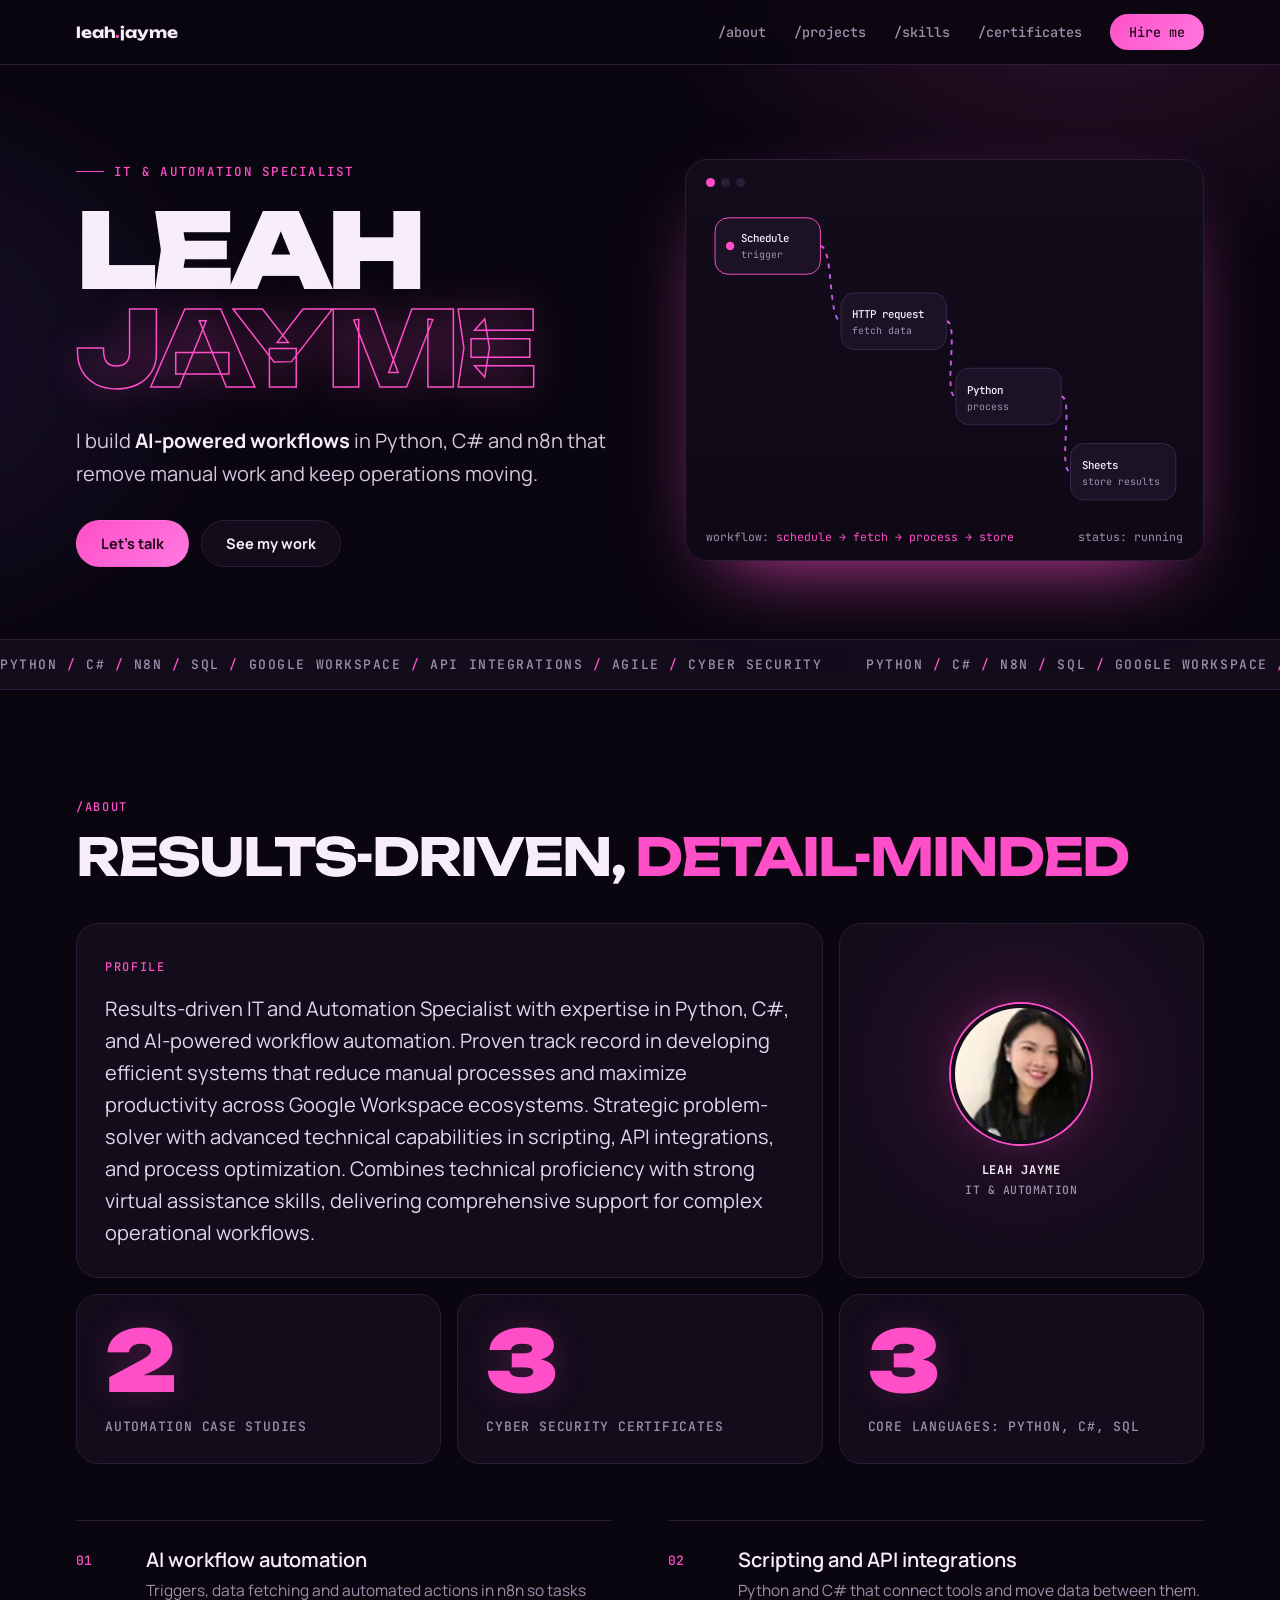
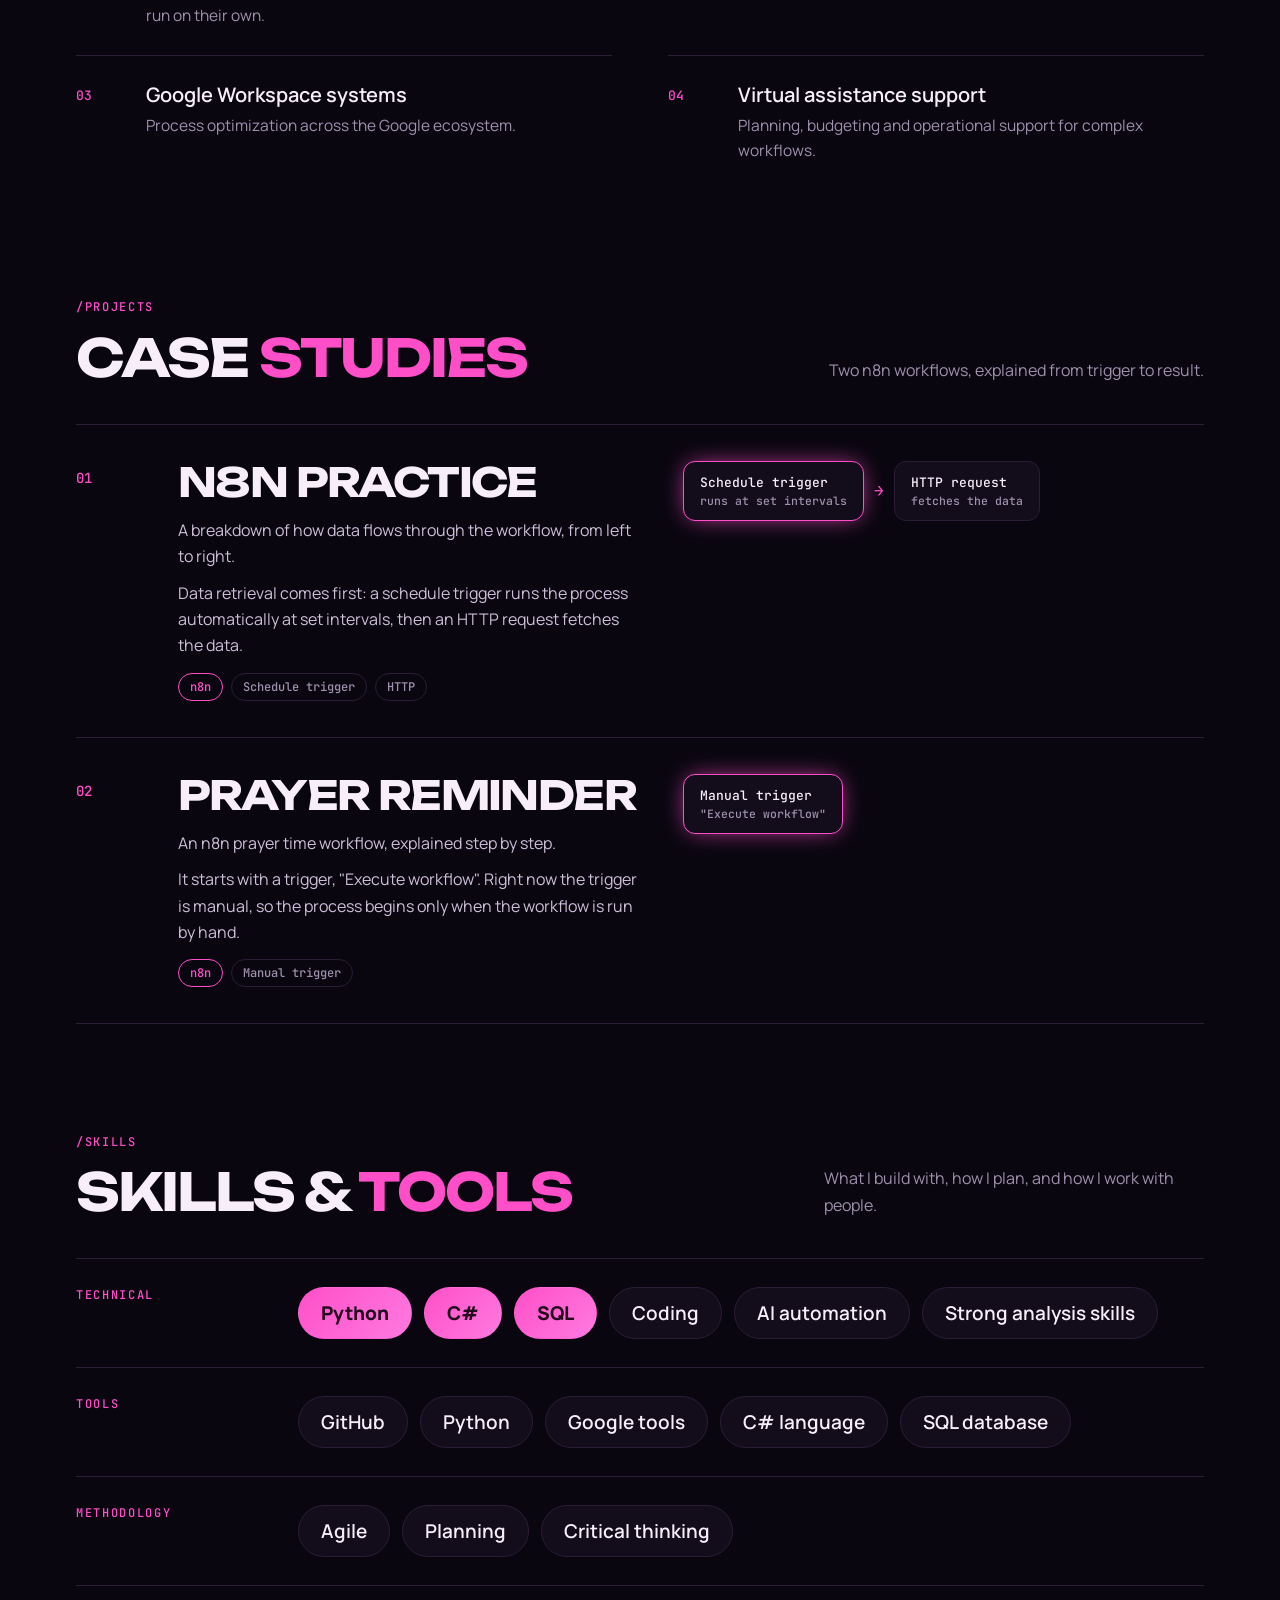
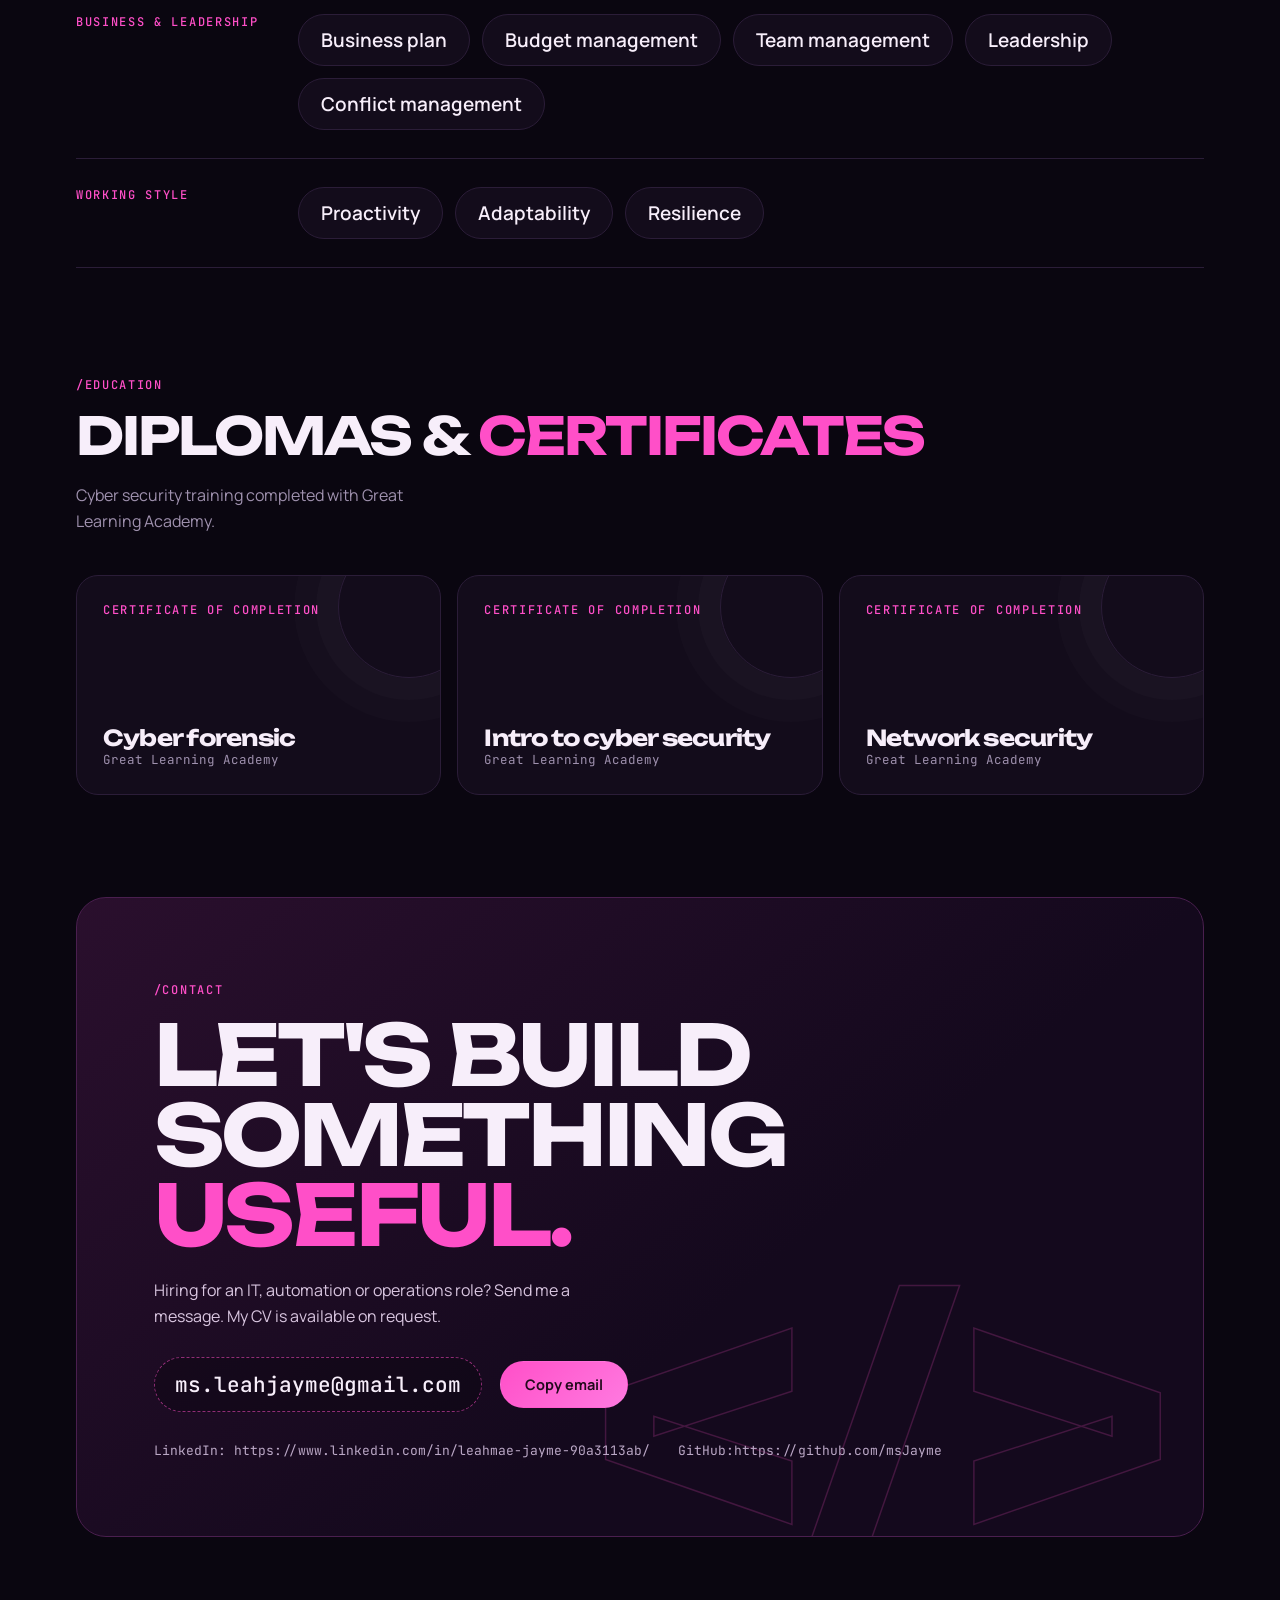
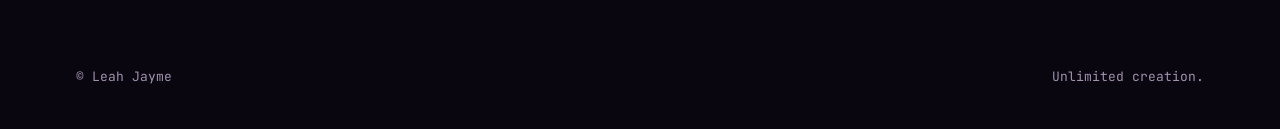
==== index.html @ 4e645a93 "save changes to the root directory" ====
<!doctype html>
<html lang="en">
<head>
  <meta charset="utf-8">
  <meta name="viewport" content="width=device-width, initial-scale=1, viewport-fit=cover">
  <title>Leah Jayme Portfolio</title>
  <meta name="description" content="Leah Jayme, IT and Automation Specialist. Python, C#, n8n and AI workflow automation.">
  <link rel="preconnect" href="https://fonts.googleapis.com">
  <link rel="preconnect" href="https://fonts.gstatic.com" crossorigin>
  <link rel="stylesheet" href="https://fonts.googleapis.com/css2?family=Unbounded:wght@500;700;900&family=Manrope:wght@400;500;600;700&family=JetBrains+Mono:wght@400;500&display=swap">
  <link rel="stylesheet" href="styles.css">
</head>
<body>
<header class="top">
  <div class="wrap">
    <a class="logo" href="#top">leah<b>.</b>jayme</a>
    <nav aria-label="Sections">
      <a href="#about">/about</a><a href="#projects">/projects</a><a href="#skills">/skills</a><a href="#certs">/certificates</a>
      <a class="btn hot" href="#contact">Hire me</a>
    </nav>
  </div>
</header>

<main id="top">
<div class="hero">
  <div class="wrap">
    <div>
      <div class="kicker"><i></i>IT &amp; Automation Specialist</div>
      <h1><span>Leah</span><span class="o">Jayme</span></h1>
      <p class="sub">I build <b>AI-powered workflows</b> in Python, C# and n8n that remove manual work and keep operations moving.</p>
      <div class="cta">
        <a class="btn hot" href="#contact">Let's talk</a>
        <a class="btn line" href="#projects">See my work</a>
      </div>
    </div>

    <div class="graph" aria-label="Example automation workflow">
      <div class="dots"><i></i><i></i><i></i></div>
      <svg viewBox="0 0 520 340" role="img" aria-label="Diagram of a workflow: schedule trigger, HTTP request, Python script, Google Sheets">
        <defs><linearGradient id="gl" x1="0" x2="1"><stop offset="0" stop-color="#ff4fc8"/><stop offset="1" stop-color="#8d6bff"/></linearGradient></defs>
        <g fill="none" stroke="url(#gl)" stroke-width="2" class="flow">
          <path d="M128 50 C 142 50, 136 130, 150 130"/>
          <path d="M262 130 C 276 130, 258 210, 272 210"/>
          <path d="M384 210 C 398 210, 380 290, 394 290"/>
        </g>
        <g font-family="JetBrains Mono, monospace">
          <rect x="16" y="20" width="112" height="60" rx="14" fill="#1b1226" stroke="#ff4fc8"/>
          <circle cx="32" cy="50" r="4.5" fill="#ff4fc8" class="pulse"/>
          <text x="44" y="46" fill="#f7eefa" font-size="11.5" font-weight="500">Schedule</text><text x="44" y="63" fill="#9f91ae" font-size="10.5">trigger</text>
          <rect x="150" y="100" width="112" height="60" rx="14" fill="#1b1226" stroke="#3b2850"/>
          <text x="162" y="127" fill="#f7eefa" font-size="11.5" font-weight="500">HTTP request</text><text x="162" y="144" fill="#9f91ae" font-size="10.5">fetch data</text>
          <rect x="272" y="180" width="112" height="60" rx="14" fill="#1b1226" stroke="#3b2850"/>
          <text x="284" y="207" fill="#f7eefa" font-size="11.5" font-weight="500">Python</text><text x="284" y="224" fill="#9f91ae" font-size="10.5">process</text>
          <rect x="394" y="260" width="112" height="60" rx="14" fill="#1b1226" stroke="#3b2850"/>
          <text x="406" y="287" fill="#f7eefa" font-size="11.5" font-weight="500">Sheets</text><text x="406" y="304" fill="#9f91ae" font-size="10.5">store results</text>
        </g>
      </svg>
      <div class="cap"><span>workflow: <em>schedule → fetch → process → store</em></span><span>status: running</span></div>
    </div>
  </div>
</div>

<div class="strip" aria-hidden="true">
  <div class="row">
    <span>Python <b>/</b> C# <b>/</b> n8n <b>/</b> SQL <b>/</b> Google Workspace <b>/</b> API integrations <b>/</b> Agile <b>/</b> Cyber security</span>
    <span>Python <b>/</b> C# <b>/</b> n8n <b>/</b> SQL <b>/</b> Google Workspace <b>/</b> API integrations <b>/</b> Agile <b>/</b> Cyber security</span>
    <span>Python <b>/</b> C# <b>/</b> n8n <b>/</b> SQL <b>/</b> Google Workspace <b>/</b> API integrations <b>/</b> Agile <b>/</b> Cyber security</span>
    <span>Python <b>/</b> C# <b>/</b> n8n <b>/</b> SQL <b>/</b> Google Workspace <b>/</b> API integrations <b>/</b> Agile <b>/</b> Cyber security</span>
  </div>
</div>

<section id="about">
  <div class="wrap">
    <div class="head">
      <div><span class="lab">/about</span><h2>Results-driven, <em>detail-minded</em></h2></div>
    </div>
    <div class="bento">
      <div class="tile t-about">
        <span class="lab">Profile</span>
        <p>Results-driven IT and Automation Specialist with expertise in Python, C#, and AI-powered workflow automation. Proven track record in developing efficient systems that reduce manual processes and maximize productivity across Google Workspace ecosystems. Strategic problem-solver with advanced technical capabilities in scripting, API integrations, and process optimization. Combines technical proficiency with strong virtual assistance skills, delivering comprehensive support for complex operational workflows.</p>
      </div>
      <div class="tile t-photo">
        <img src="images/leah.jpg" alt="Portrait of Leah Jayme">
        <div class="cp"><b>Leah Jayme</b><small>IT &amp; Automation</small></div>
      </div>
      <div class="tile t-num"><div class="n">2</div><div class="l">Automation case studies</div></div>
      <div class="tile t-num"><div class="n">3</div><div class="l">Cyber security certificates</div></div>
      <div class="tile t-num"><div class="n">3</div><div class="l">Core languages: Python, C#, SQL</div></div>
    </div>

    <div class="do">
      <div><span class="i">01</span><span><h3>AI workflow automation</h3><p>Triggers, data fetching and automated actions in n8n so tasks run on their own.</p></span></div>
      <div><span class="i">02</span><span><h3>Scripting and API integrations</h3><p>Python and C# that connect tools and move data between them.</p></span></div>
      <div><span class="i">03</span><span><h3>Google Workspace systems</h3><p>Process optimization across the Google ecosystem.</p></span></div>
      <div><span class="i">04</span><span><h3>Virtual assistance support</h3><p>Planning, budgeting and operational support for complex workflows.</p></span></div>
    </div>
  </div>
</section>

<section id="projects" style="padding-top:0">
  <div class="wrap">
    <div class="head">
      <div><span class="lab">/projects</span><h2>Case <em>studies</em></h2></div>
      <p>Two n8n workflows, explained from trigger to result.</p>
    </div>
    <article class="proj">
      <span class="no">01</span>
      <div>
        <h3>n8n practice</h3>
        <p>A breakdown of how data flows through the workflow, from left to right.</p>
        <p>Data retrieval comes first: a schedule trigger runs the process automatically at set intervals, then an HTTP request fetches the data.</p>
        <div class="chips"><span class="chip p">n8n</span><span class="chip">Schedule trigger</span><span class="chip">HTTP</span></div>
      </div>
      <div class="nodes" aria-label="Workflow steps">
        <div class="node on">Schedule trigger<small>runs at set intervals</small></div><span class="arrow">→</span>
        <div class="node">HTTP request<small>fetches the data</small></div>
      </div>
    </article>
    <article class="proj">
      <span class="no">02</span>
      <div>
        <h3>Prayer reminder</h3>
        <p>An n8n prayer time workflow, explained step by step.</p>
        <p>It starts with a trigger, "Execute workflow". Right now the trigger is manual, so the process begins only when the workflow is run by hand.</p>
        <div class="chips"><span class="chip p">n8n</span><span class="chip">Manual trigger</span></div>
      </div>
      <div class="nodes" aria-label="Workflow steps">
        <div class="node on">Manual trigger<small>"Execute workflow"</small></div>
      </div>
    </article>
  </div>
</section>

<section id="skills" style="padding-top:0">
  <div class="wrap">
    <div class="head">
      <div><span class="lab">/skills</span><h2>Skills &amp; <em>tools</em></h2></div>
      <p>What I build with, how I plan, and how I work with people.</p>
    </div>
    <div class="skgrp"><span class="lab">Technical</span><div class="cloud"><span class="big">Python</span><span class="big">C#</span><span class="big">SQL</span><span>Coding</span><span>AI automation</span><span>Strong analysis skills</span></div></div>
    <div class="skgrp"><span class="lab">Tools</span><div class="cloud"><span>GitHub</span><span>Python</span><span>Google tools</span><span>C# language</span><span>SQL database</span></div></div>
    <div class="skgrp"><span class="lab">Methodology</span><div class="cloud"><span>Agile</span><span>Planning</span><span>Critical thinking</span></div></div>
    <div class="skgrp"><span class="lab">Business &amp; leadership</span><div class="cloud"><span>Business plan</span><span>Budget management</span><span>Team management</span><span>Leadership</span><span>Conflict management</span></div></div>
    <div class="skgrp"><span class="lab">Working style</span><div class="cloud"><span>Proactivity</span><span>Adaptability</span><span>Resilience</span></div></div>
  </div>
</section>

<section id="certs" style="padding-top:0">
  <div class="wrap">
    <div class="head">
      <div><span class="lab">/education</span><h2>Diplomas &amp; <em>certificates</em></h2></div>
      <p>Cyber security training completed with Great Learning Academy.</p>
    </div>
    <div class="certs">
      <div class="cert"><span class="lab">Certificate of completion</span><div><h3>Cyber forensic</h3><p>Great Learning Academy</p></div></div>
      <div class="cert"><span class="lab">Certificate of completion</span><div><h3>Intro to cyber security</h3><p>Great Learning Academy</p></div></div>
      <div class="cert"><span class="lab">Certificate of completion</span><div><h3>Network security</h3><p>Great Learning Academy</p></div></div>
    </div>
  </div>
</section>

<section id="contact" style="padding-top:0">
  <div class="wrap">
    <div class="contact">
      <span class="lab">/contact</span>
      <h2>Let's build<br>something <em>useful.</em></h2>
      <p>Hiring for an IT, automation or operations role? Send me a message. My CV is available on request.</p>
      <div class="mailrow">
        <span class="addr" id="email">ms.leahjayme@gmail.com</span>
        <button class="btn hot" type="button" id="copy">Copy email</button>
      </div>
      <div class="links"><span>LinkedIn: https://www.linkedin.com/in/leahmae-jayme-90a3113ab/</span><span>GitHub:https://github.com/msJayme</span></div>
    </div>
  </div>
</section>
</main>

<footer><div class="wrap"><span>© Leah Jayme</span><span>Unlimited creation.</span></div></footer>

<script src="script.js"></script>
</body>
</html>
---- styles.css ----
/* Leah Jayme portfolio */
body{margin:0}
/* Layout: dark neon-tech single look taken from her pink banner. Hero = giant name + animated workflow graph; then a bento about grid, project rows, skill cloud, certificates, big contact. Boldness lives in the display type and the glowing graph; everything else stays quiet. */
:root {
  color-scheme: dark;
  --bg: #0a0610;
  --surface: #130c1b;
  --surface-2: #1b1226;
  --line: #2b1d38;
  --fg: #f7eefa;
  --muted: #9f91ae;
  --pink: #ff4fc8;
  --pink-deep: #c61b94;
  --violet: #8d6bff;
  --glow: #ff4fc833;
  --font-display: "Unbounded", "Arial Black", system-ui, sans-serif;
  --font-body: "Manrope", system-ui, -apple-system, "Segoe UI", sans-serif;
  --font-mono: "JetBrains Mono", ui-monospace, Menlo, Consolas, monospace;
}
* { box-sizing: border-box; }
html { scroll-behavior: smooth; }
body { background: var(--bg); color: var(--fg); font: 400 16px/1.65 var(--font-body); overflow-x: hidden; }
body::before { content: ""; position: fixed; inset: 0 0 auto; height: env(safe-area-inset-top, 0px); z-index: 20; background: var(--bg); }
body::after { content: ""; position: fixed; inset: 0; z-index: -1; pointer-events: none;
  background: radial-gradient(60vw 50vw at 85% -10%, #ff4fc82b, transparent 60%), radial-gradient(50vw 40vw at -10% 40%, #8d6bff1f, transparent 60%); }
a { color: inherit; }
:focus-visible { outline: 2px solid var(--pink); outline-offset: 3px; border-radius: 6px; }
.wrap { max-width: 1160px; margin: 0 auto; padding-left: max(16px, env(safe-area-inset-left, 0px)); padding-right: max(16px, env(safe-area-inset-right, 0px)); }
.mono { font-family: var(--font-mono); }

/* nav */
.top { position: sticky; top: env(safe-area-inset-top, 0px); z-index: 10; background: #0a0610d9; backdrop-filter: blur(12px); border-bottom: 1px solid var(--line); }
.top .wrap { display: flex; justify-content: space-between; align-items: center; gap: 16px; padding-block: 14px; }
.logo { font: 700 15px var(--font-display); text-decoration: none; letter-spacing: -.01em; }
.logo b { color: var(--pink); }
.top nav { display: flex; align-items: center; gap: 28px; }
.top nav a { font: 500 13.5px var(--font-mono); color: var(--muted); text-decoration: none; }
.top nav a:hover { color: var(--pink); }
.btn { display: inline-flex; align-items: center; gap: 10px; font: 700 14.5px var(--font-body); padding: 13px 24px; border-radius: 999px; text-decoration: none; border: 1px solid transparent; cursor: pointer; transition: transform .15s, box-shadow .2s; }
.btn.hot { background: linear-gradient(135deg, var(--pink), #ff7ae0); color: #230a1c; box-shadow: 0 0 0 0 var(--glow); }
.btn.hot:hover { box-shadow: 0 0 34px 2px var(--glow); transform: translateY(-1px); }
.btn.line { border-color: var(--line); background: var(--surface); }
.btn.line:hover { border-color: var(--pink); }
.top .btn { padding: 8px 18px; font-size: 13.5px; color: #230a1c !important; }

/* hero */
.hero { padding-block: clamp(40px, 7vw, 88px) clamp(40px, 6vw, 72px); }
.hero .wrap { display: grid; grid-template-columns: minmax(0, 1.05fr) minmax(0, 1fr); gap: clamp(28px, 5vw, 64px); align-items: center; }
.kicker { display: inline-flex; align-items: center; gap: 10px; font: 500 12.5px var(--font-mono); letter-spacing: .1em; text-transform: uppercase; color: var(--pink); }
.kicker i { width: 28px; height: 1px; background: var(--pink); }
h1 { font: 900 clamp(44px, 8.2vw, 104px)/.94 var(--font-display); letter-spacing: -.055em; margin: 22px 0 26px; text-transform: uppercase; }
h1 span { display: block; }
h1 .o { color: transparent; -webkit-text-stroke: 1.5px var(--pink); text-shadow: 0 0 40px var(--glow); }
.sub { font-size: clamp(17px, 2vw, 20px); color: #d7c8e0; max-width: 46ch; margin: 0 0 30px; }
.sub b { color: var(--fg); font-weight: 700; }
.cta { display: flex; gap: 12px; flex-wrap: wrap; }
.graph { position: relative; background: linear-gradient(180deg, var(--surface), #0f0916); border: 1px solid var(--line); border-radius: 22px; padding: 14px; box-shadow: 0 30px 80px -40px var(--pink); }
.graph .dots { display: flex; gap: 6px; padding: 4px 6px 12px; }
.graph .dots i { width: 9px; height: 9px; border-radius: 50%; background: var(--line); }
.graph .dots i:first-child { background: var(--pink); }
.graph svg { display: block; width: 100%; height: auto; }
.graph .cap { font: 400 11.5px var(--font-mono); color: var(--muted); padding: 10px 6px 2px; display: flex; justify-content: space-between; gap: 10px; flex-wrap: wrap; }
.graph .cap em { font-style: normal; color: var(--pink); }
.flow { stroke-dasharray: 5 6; animation: dash 1.2s linear infinite; }
.pulse { animation: pulse 2.4s ease-in-out infinite; }
@keyframes dash { to { stroke-dashoffset: -22; } }
@keyframes pulse { 50% { opacity: .35; } }

/* marquee strip */
.strip { border-block: 1px solid var(--line); background: var(--surface); overflow: hidden; }
.strip .row { display: flex; gap: 44px; white-space: nowrap; width: max-content; padding-block: 16px; animation: slide 38s linear infinite; font: 500 13px var(--font-mono); letter-spacing: .12em; text-transform: uppercase; color: var(--muted); }
.strip .row b { color: var(--pink); font-weight: 500; }
@keyframes slide { to { transform: translateX(-50%); } }

/* sections */
section { padding-block: clamp(56px, 8vw, 104px); scroll-margin-top: 56px; }
.head { display: flex; justify-content: space-between; align-items: end; gap: 20px; flex-wrap: wrap; margin-bottom: 40px; }
h2 { font: 700 clamp(28px, 4.6vw, 52px)/1.02 var(--font-display); letter-spacing: -.04em; margin: 12px 0 0; text-transform: uppercase; }
h2 em { font-style: normal; color: var(--pink); }
.head p { max-width: 38ch; margin: 0; color: var(--muted); }

/* bento */
.bento { display: grid; grid-template-columns: repeat(6, minmax(0, 1fr)); gap: 16px; }
.tile { background: var(--surface); border: 1px solid var(--line); border-radius: 22px; padding: 28px; min-width: 0; position: relative; overflow: hidden; }
.t-about { grid-column: span 4; }
.t-about p { font-size: clamp(17px, 1.9vw, 20px); line-height: 1.6; margin: 14px 0 0; color: #e4d6ec; }
.t-photo { grid-column: span 2; min-height: 280px; display: flex; flex-direction: column; align-items: center; justify-content: center; gap: 18px; text-align: center; background: radial-gradient(circle at 50% 40%, #ff4fc826, var(--surface) 70%); }
.t-photo img { width: 140px; height: 140px; border-radius: 50%; object-fit: cover; display: block; border: 4px solid var(--surface); box-shadow: 0 0 0 2px var(--pink), 0 0 40px var(--glow); }
.t-photo .cp { font: 500 12px var(--font-mono); letter-spacing: .08em; text-transform: uppercase; }
.t-photo .cp small { display: block; color: var(--muted); font-size: 11.5px; margin-top: 4px; letter-spacing: .04em; }

.t-num { grid-column: span 2; display: flex; flex-direction: column; justify-content: space-between; gap: 18px; min-height: 170px; }
.t-num .n { font: 900 clamp(54px, 7vw, 84px)/.9 var(--font-display); letter-spacing: -.05em; color: var(--pink); text-shadow: 0 0 34px var(--glow); }
.t-num .l { color: var(--muted); font: 500 13px var(--font-mono); letter-spacing: .06em; text-transform: uppercase; }
.lab { font: 500 12px var(--font-mono); letter-spacing: .14em; text-transform: uppercase; color: var(--pink); }

/* what I do list */
.do { display: grid; grid-template-columns: repeat(2, minmax(0, 1fr)); gap: 0 56px; margin-top: 56px; }
.do div { display: grid; grid-template-columns: 52px minmax(0, 1fr); gap: 4px 18px; padding: 26px 0; border-top: 1px solid var(--line); }
.do .i { font: 500 13px var(--font-mono); color: var(--pink); padding-top: 5px; }
.do h3 { font: 600 20px/1.25 var(--font-body); margin: 0 0 6px; }
.do p { margin: 0; color: var(--muted); font-size: 15.5px; }

/* projects */
.proj { display: grid; grid-template-columns: 70px minmax(0, 1fr) minmax(0, 1.1fr); gap: 20px 32px; padding-block: 36px; border-top: 1px solid var(--line); align-items: start; transition: background .25s; }
.proj:last-child { border-bottom: 1px solid var(--line); }
.proj:hover { background: linear-gradient(90deg, transparent, #ff4fc810, transparent); }
.proj .no { font: 500 14px var(--font-mono); color: var(--pink); padding-top: 8px; }
.proj h3 { font: 700 clamp(26px, 3.6vw, 40px)/1.05 var(--font-display); letter-spacing: -.04em; margin: 0 0 14px; text-transform: uppercase; }
.proj p { margin: 0 0 10px; color: #cdbfd8; max-width: 46ch; }
.chips { display: flex; flex-wrap: wrap; gap: 8px; margin-top: 14px; }
.chip { font: 500 12px var(--font-mono); padding: 5px 11px; border: 1px solid var(--line); border-radius: 999px; color: var(--muted); }
.chip.p { border-color: var(--pink); color: var(--pink); }
.nodes { display: flex; flex-wrap: wrap; align-items: center; gap: 10px; }
.node { font: 500 13px var(--font-mono); padding: 12px 16px; background: var(--surface); border: 1px solid var(--line); border-radius: 12px; display: grid; gap: 2px; }
.node small { color: var(--muted); font-size: 11.5px; }
.node.on { border-color: var(--pink); box-shadow: 0 0 24px -6px var(--pink); }
.arrow { color: var(--pink); font: 500 16px var(--font-mono); }

/* skills */
.cloud { display: flex; flex-wrap: wrap; gap: 12px; }
.cloud span { font: 600 clamp(15px, 1.8vw, 19px) var(--font-body); padding: 12px 22px; border-radius: 999px; background: var(--surface); border: 1px solid var(--line); transition: border-color .2s, color .2s; }
.cloud span:hover { border-color: var(--pink); color: var(--pink); }
.cloud span.big { background: linear-gradient(135deg, var(--pink), #ff7ae0); color: #230a1c; border-color: transparent; font-weight: 800; }
.cloud span.big:hover { color: #230a1c; }
.skgrp { display: grid; grid-template-columns: 190px minmax(0, 1fr); gap: 16px 32px; padding-block: 28px; border-top: 1px solid var(--line); align-items: start; }
.skgrp:last-child { border-bottom: 1px solid var(--line); }

/* certs */
.certs { display: grid; grid-template-columns: repeat(3, minmax(0, 1fr)); gap: 16px; }
.cert { background: var(--surface); border: 1px solid var(--line); border-radius: 22px; padding: 26px; display: flex; flex-direction: column; gap: 40px; min-height: 220px; justify-content: space-between; position: relative; overflow: hidden; }
.cert::before { content: ""; position: absolute; right: -40px; top: -40px; width: 140px; height: 140px; border-radius: 50%; border: 1.5px solid var(--line); box-shadow: 0 0 0 22px #ffffff04, 0 0 0 44px #ffffff03; }
.cert h3 { font: 700 22px/1.15 var(--font-display); letter-spacing: -.035em; margin: 8px 0 0; }
.cert p { margin: 0; color: var(--muted); font: 400 12.5px var(--font-mono); }

/* contact */
.contact { border-radius: 30px; padding: clamp(32px, 6vw, 80px); text-align: left; background: linear-gradient(140deg, #2a0f2d, #14091d 60%); border: 1px solid #4a1f4f; position: relative; overflow: hidden; }
.contact::after { content: "</>"; position: absolute; right: 3%; bottom: -8%; font: 900 clamp(120px, 26vw, 340px)/1 var(--font-display); color: transparent; -webkit-text-stroke: 1.5px #ff4fc833; pointer-events: none; }
.contact h2 { font-size: clamp(34px, 7vw, 84px); line-height: .95; margin: 14px 0 22px; position: relative; z-index: 1; }
.contact p { color: #d9c6e0; max-width: 46ch; margin: 0 0 28px; position: relative; z-index: 1; }
.mailrow { display: flex; flex-wrap: wrap; align-items: center; gap: 14px 18px; position: relative; z-index: 1; }
.addr { font: 500 clamp(15px, 2.2vw, 21px) var(--font-mono); overflow-wrap: anywhere; user-select: all; padding: 13px 20px; border: 1px dashed #ff4fc888; border-radius: 999px; background: #0a061066; }
.links { display: flex; flex-wrap: wrap; gap: 8px 28px; margin-top: 30px; font: 400 13px var(--font-mono); color: #bba8c6; position: relative; z-index: 1; }
footer { padding-block: 28px 44px; color: var(--muted); font: 400 13px var(--font-mono); }
footer .wrap { display: flex; justify-content: space-between; gap: 12px; flex-wrap: wrap; }

@media (max-width: 900px) {
  .hero .wrap { grid-template-columns: minmax(0, 1fr); }
  .top nav a:not(.btn) { display: none; }
  .t-about { grid-column: span 6; }
  .t-photo { grid-column: span 3; }
  .t-num { grid-column: span 3; }
  .do { grid-template-columns: minmax(0, 1fr); }
  .proj { grid-template-columns: minmax(0, 1fr); gap: 14px; }
  .proj .no { padding: 0; }
  .skgrp { grid-template-columns: minmax(0, 1fr); }
  .certs { grid-template-columns: minmax(0, 1fr); }
  .cert { min-height: 0; gap: 24px; }
}
@media (max-width: 520px) {
  .t-photo { grid-column: span 6; min-height: 260px; }
  .t-num { grid-column: span 3; padding: 22px; }
  .tile { padding: 22px; }
}
@media (prefers-reduced-motion: reduce) { .flow, .pulse, .strip .row { animation: none; } html { scroll-behavior: auto; } .btn { transition: none; } }
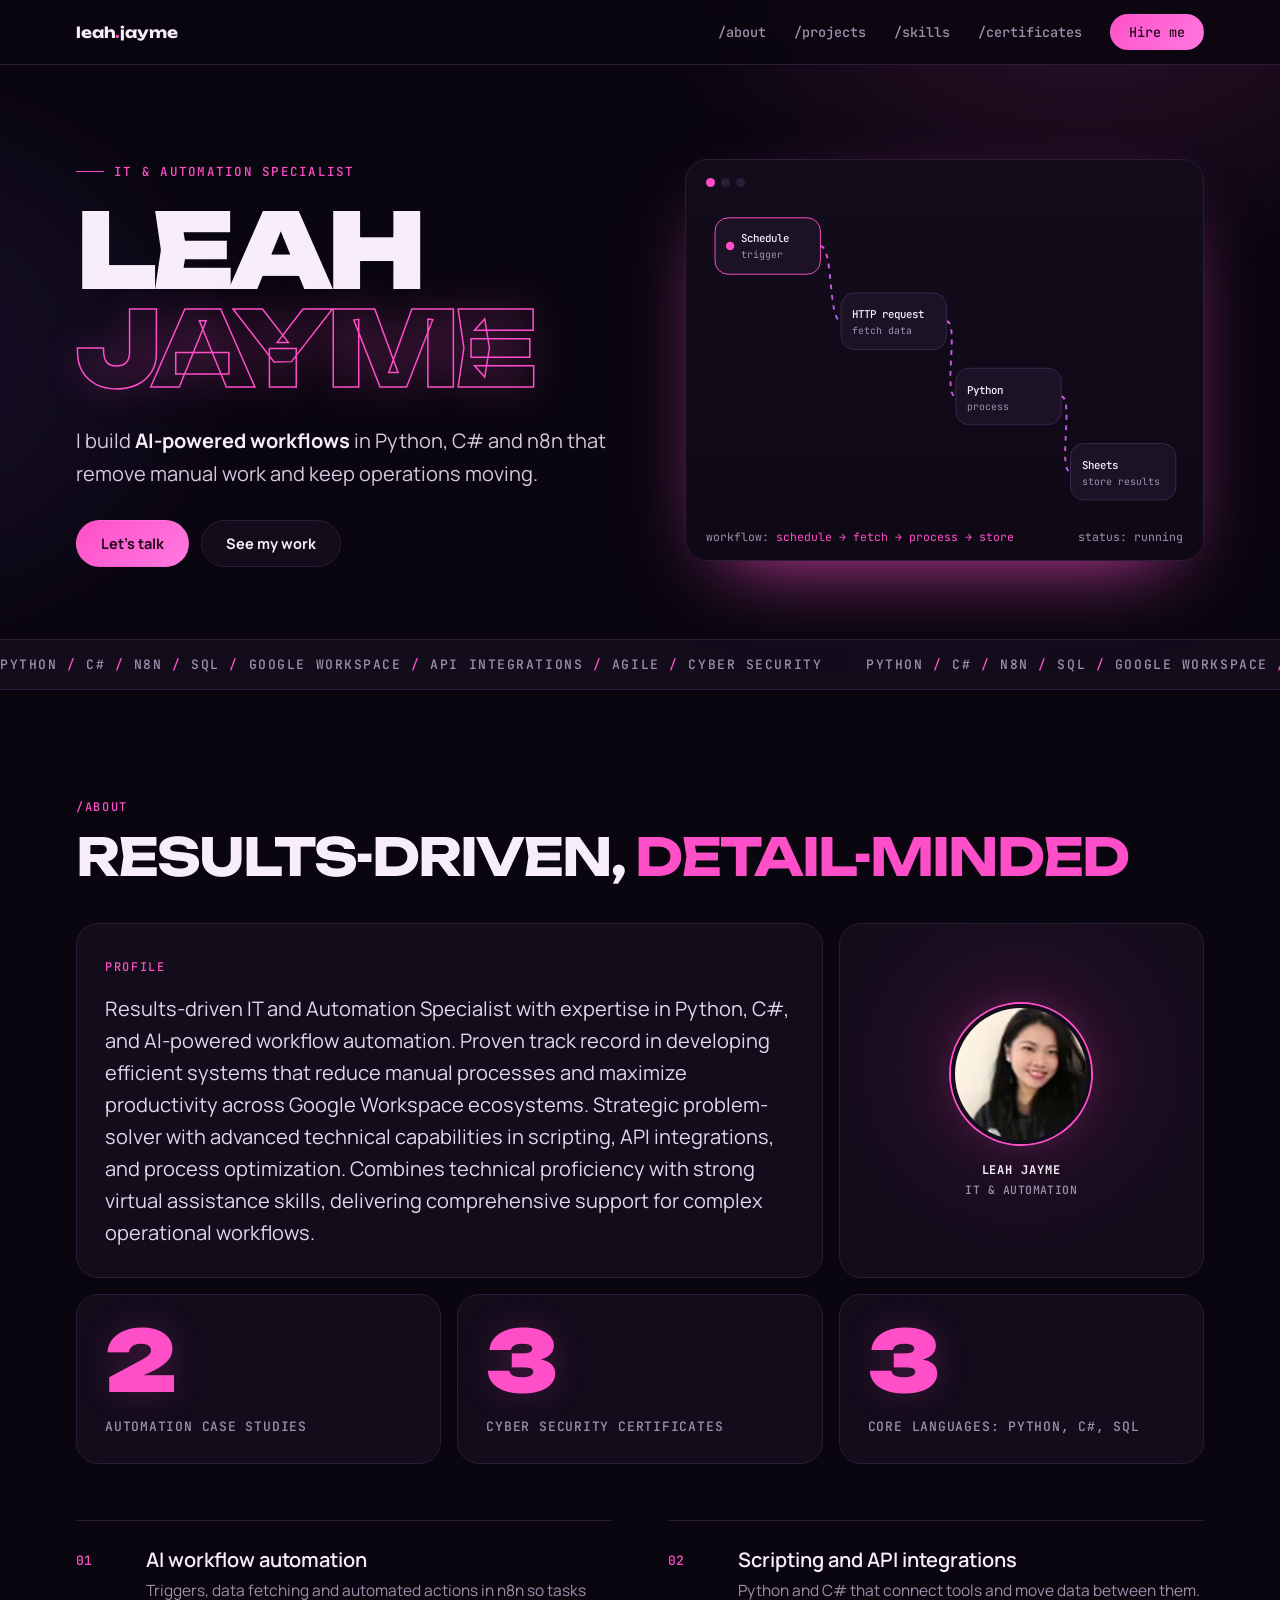
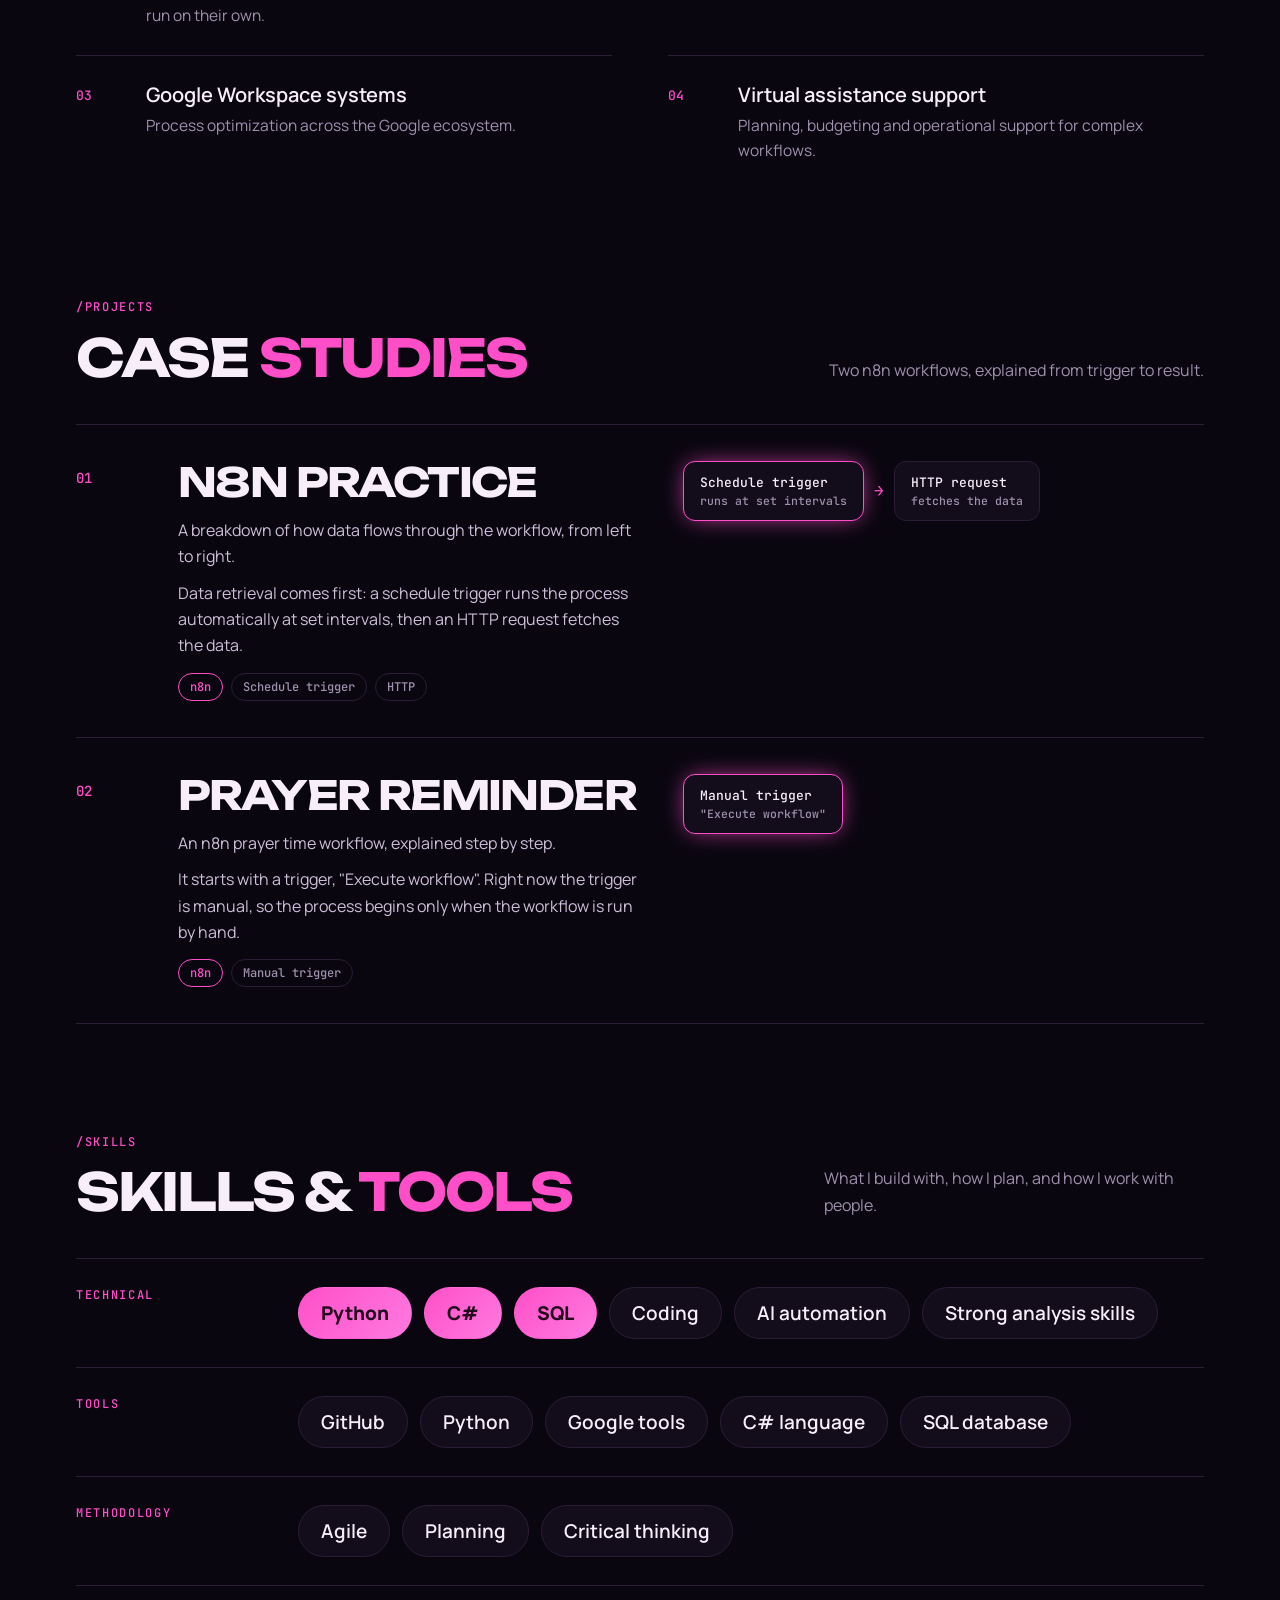
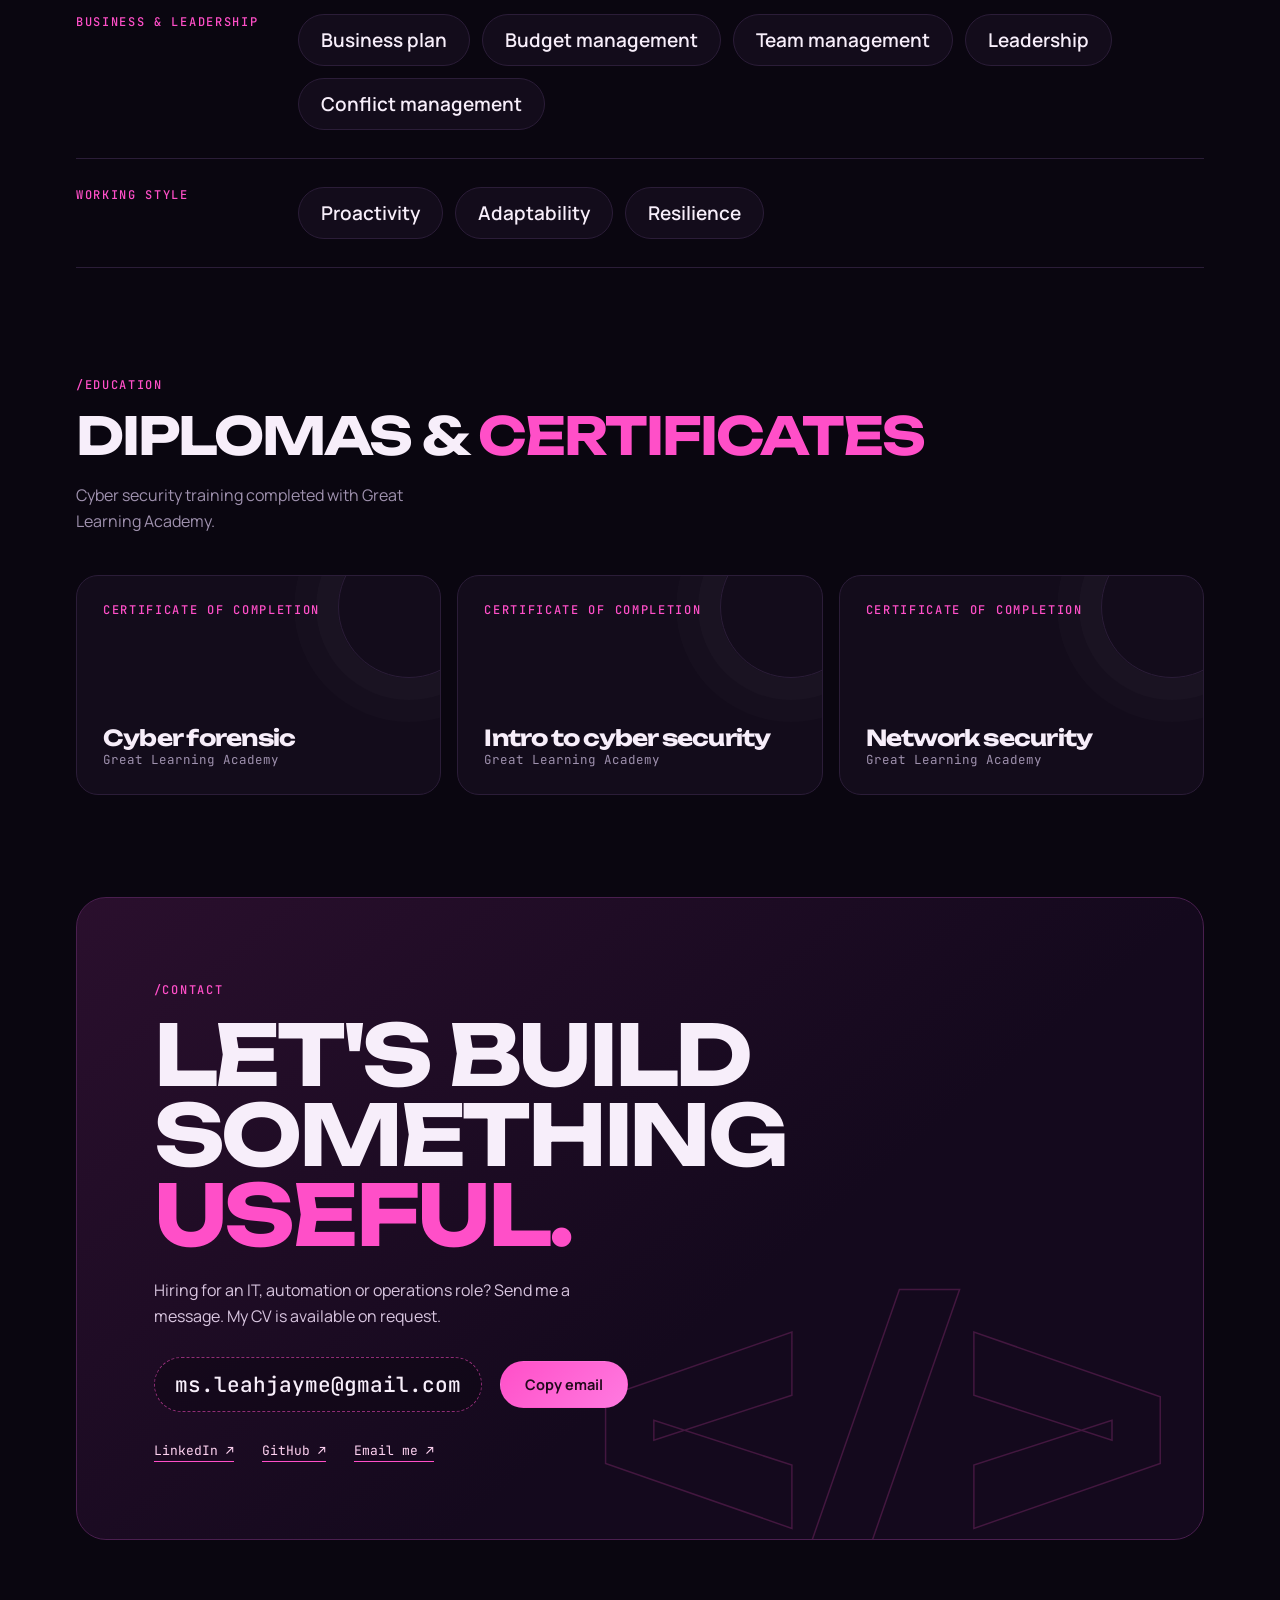
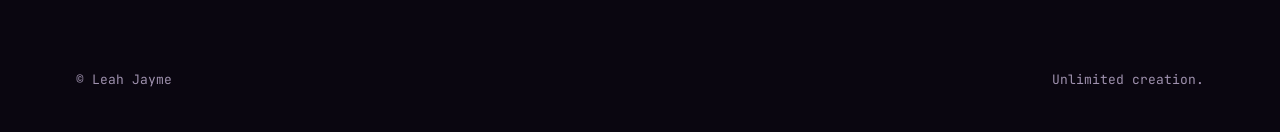
==== commit 5c1d1827: "move site to root" ====
--- a/index.html
+++ b/index.html
@@ -169,7 +169,11 @@
         <span class="addr" id="email">ms.leahjayme@gmail.com</span>
         <button class="btn hot" type="button" id="copy">Copy email</button>
       </div>
-      <div class="links"><span>LinkedIn: https://www.linkedin.com/in/leahmae-jayme-90a3113ab/</span><span>GitHub:https://github.com/msJayme</span></div>
+     <div class="links">
+  <a href="https://www.linkedin.com/in/leahmae-jayme-90a3113ab/" target="_blank" rel="noopener">LinkedIn ↗</a>
+  <a href="https://github.com/msJayme" target="_blank" rel="noopener">GitHub ↗</a>
+  <a href="mailto:ms.leahjayme@gmail.com">Email me ↗</a>
+</div>
     </div>
   </div>
 </section>
--- a/styles.css
+++ b/styles.css
@@ -163,3 +163,12 @@
   .tile { padding: 22px; }
 }
 @media (prefers-reduced-motion: reduce) { .flow, .pulse, .strip .row { animation: none; } html { scroll-behavior: auto; } .btn { transition: none; } }
+
+.links a {
+  color: #ffd3f2;
+  text-decoration: none;
+  border-bottom: 1px solid #ff4fc8;
+  padding-bottom: 2px;
+  transition: color .2s;
+}
+.links a:hover { color: var(--pink); }
